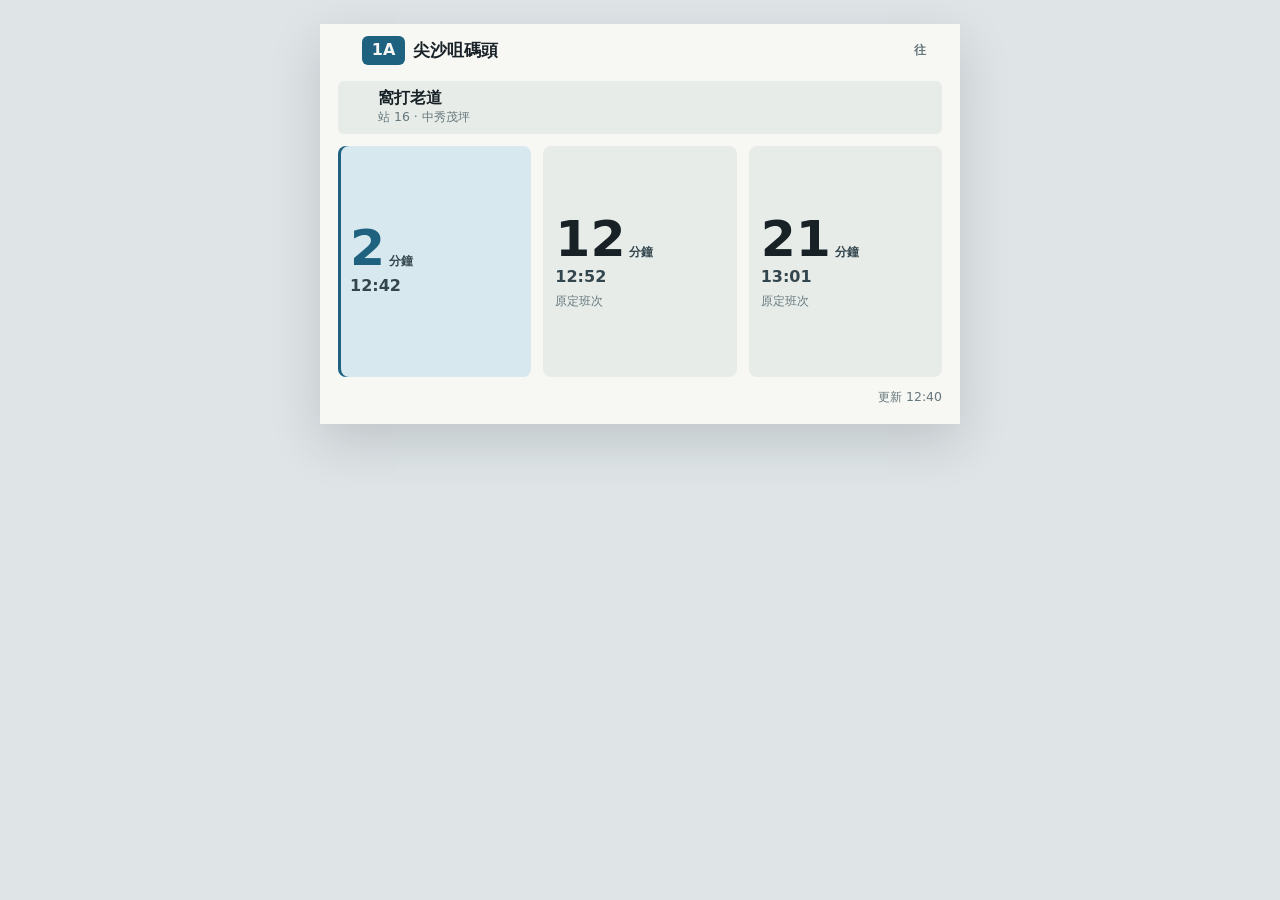
==== preview/index.html @ 5599e9f2 "feat: add Hong Kong bus arrival widget" ====
<!doctype html>
<html lang="en">
<head>
  <meta charset="utf-8">
  <meta name="viewport" content="width=device-width, initial-scale=1">
  <title>Hong Kong Bus Arrival preview</title>
  <style>
    * { box-sizing: border-box; }
    html, body { min-height: 100%; }
    body {
      margin: 0;
      display: grid;
      place-items: center;
      padding: 24px;
      background: #dfe5e7;
      color: #172126;
      font-family: Inter, ui-sans-serif, system-ui, sans-serif;
    }
    #widget {
      display: block;
      width: var(--preview-width);
      height: var(--preview-height);
      max-width: calc(100vw - 48px);
      max-height: calc(100vh - 48px);
      background: #f7f7f4;
      box-shadow: 0 18px 48px rgb(23 33 38 / 16%);
      --bg: #e7ecec;
      --surface: #f7f7f4;
      --surface-sunken: #e8ece9;
      --text-primary: #172126;
      --text-secondary: #34464d;
      --text-muted: #66777b;
      --accent-1: #b73d32;
      --accent-1-soft: #f2dad5;
      --accent-2: #a26b16;
      --accent-2-soft: #f3e7c9;
      --accent-3: #327451;
      --accent-3-soft: #dcecdf;
      --accent-4: #1f6280;
      --accent-4-soft: #d7e8ef;
      --accent-5: #7a426f;
      --accent-5-soft: #eadce8;
      --accent-6: #85602e;
      --accent-6-soft: #eee2ce;
      --on-accent: #f7f7f4;
      --radius-1: 6px;
      --radius-2: 8px;
      --edge-weight: 3px;
      --label-transform: uppercase;
      --font-family: Inter, ui-sans-serif, system-ui, sans-serif;
    }
  </style>
</head>
<body>
  <div id="widget"></div>
  <script type="module">
    import render from "/hk_bus_arrival/client.js";

    const dimensions = {
      xs: [180, 180],
      sm: [380, 240],
      md: [640, 400],
      lg: [1200, 800],
    };
    const params = new URLSearchParams(location.search);
    const size = dimensions[params.get("size")] ? params.get("size") : "md";
    const language = ["tc", "en", "sc"].includes(params.get("language"))
      ? params.get("language")
      : "tc";
    const [width, height] = dimensions[size];
    const host = document.querySelector("#widget");
    host.style.setProperty("--preview-width", `${width}px`);
    host.style.setProperty("--preview-height", `${height}px`);

    const futureIso = (minutes) => new Date(Date.now() + minutes * 60000).toISOString();
    const shadow = host.attachShadow({ mode: "open" });
    render(shadow, {
      cell: {
        size,
        options: { language, max_etas: "3", show_remarks: true },
      },
      data: {
        journey: {
          route: "1A",
          bound: "O",
          service_type: "1",
          seq: 16,
          orig_en: "SAU MAU PING (CENTRAL)",
          orig_tc: "中秀茂坪",
          orig_sc: "中秀茂坪",
          dest_en: "STAR FERRY",
          dest_tc: "尖沙咀碼頭",
          dest_sc: "尖沙咀码头",
          stop_name_en: "WATERLOO ROAD",
          stop_name_tc: "窩打老道",
          stop_name_sc: "窝打老道",
        },
        arrivals: [
          {
            eta_seq: 1,
            eta: futureIso(2),
            dest_en: "STAR FERRY",
            dest_tc: "尖沙咀碼頭",
            dest_sc: "尖沙咀码头",
            remark_en: "",
            remark_tc: "",
            remark_sc: "",
          },
          {
            eta_seq: 2,
            eta: futureIso(12),
            dest_en: "STAR FERRY",
            dest_tc: "尖沙咀碼頭",
            dest_sc: "尖沙咀码头",
            remark_en: "Scheduled Bus",
            remark_tc: "原定班次",
            remark_sc: "原定班次",
          },
          {
            eta_seq: 3,
            eta: futureIso(21),
            dest_en: "STAR FERRY",
            dest_tc: "尖沙咀碼頭",
            dest_sc: "尖沙咀码头",
            remark_en: "Scheduled Bus",
            remark_tc: "原定班次",
            remark_sc: "原定班次",
          },
        ],
        data_timestamp: new Date().toISOString(),
        stale: false,
      },
    });
  </script>
</body>
</html>
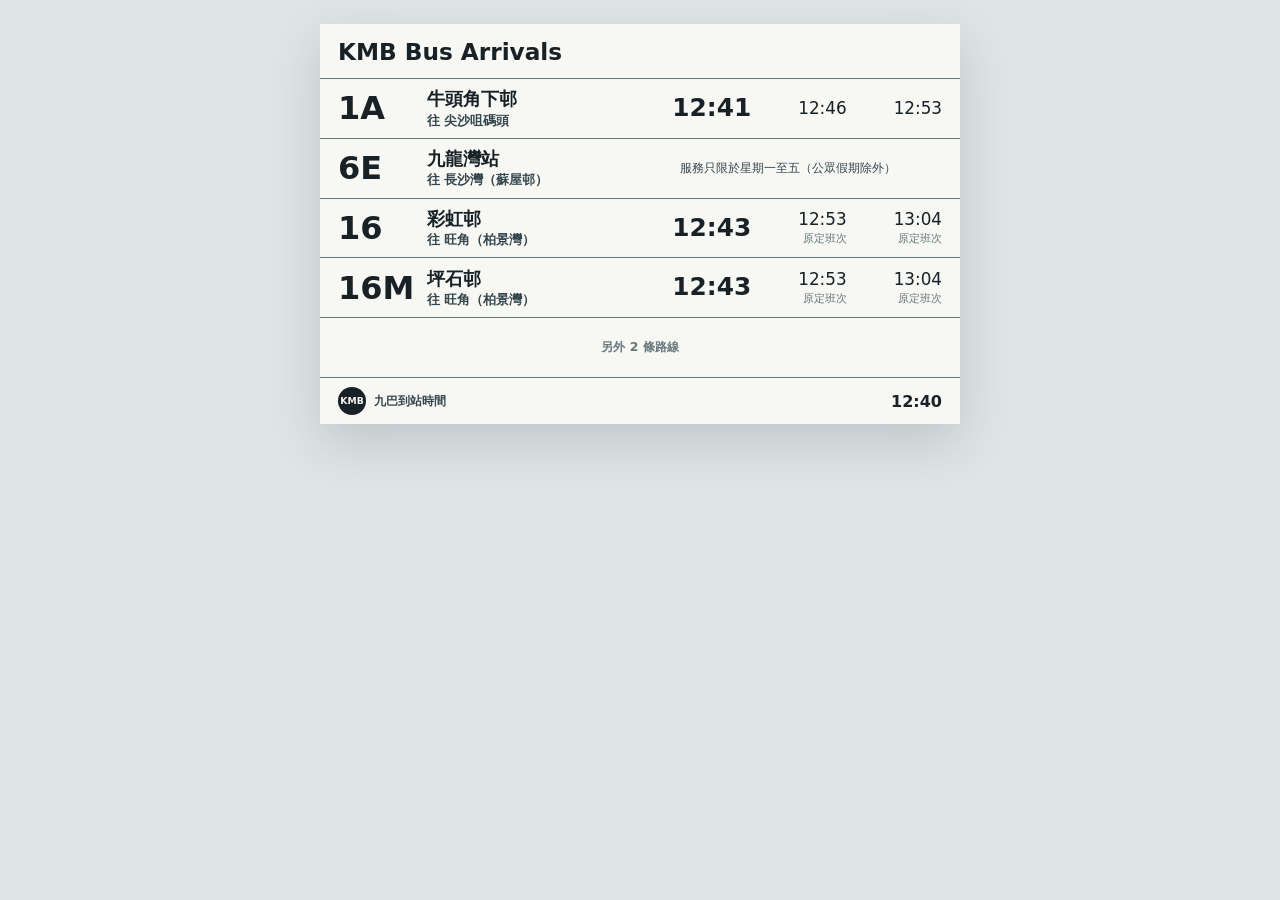
==== commit 60622bd3: "feat: show stops for multi-route arrivals" ====
--- a/preview/index.html
+++ b/preview/index.html
@@ -72,7 +72,49 @@
     host.style.setProperty("--preview-width", `${width}px`);
     host.style.setProperty("--preview-height", `${height}px`);
 
-    const futureIso = (minutes) => new Date(Date.now() + minutes * 60000).toISOString();
+    const futureIso = (minutes) => minutes == null
+      ? null
+      : new Date(Date.now() + minutes * 60000).toISOString();
+    const destinations = {
+      ferry: { en: "STAR FERRY", tc: "尖沙咀碼頭", sc: "尖沙咀码头" },
+      soUk: { en: "CHEUNG SHA WAN (SO UK ESTATE)", tc: "長沙灣（蘇屋邨）", sc: "长沙湾（苏屋邨）" },
+      mongKok: { en: "MONG KOK (PARK AVENUE)", tc: "旺角（柏景灣）", sc: "旺角（柏景湾）" },
+      poTin: { en: "TUEN MUN (PO TIN ESTATE)", tc: "屯門（寶田邨）", sc: "屯门（宝田邨）" },
+      hoiYing: { en: "CHEUNG SHA WAN (HOI YING ESTATE)", tc: "長沙灣（海盈邨）", sc: "长沙湾（海盈邨）" },
+    };
+    const stops = {
+      ngauTauKok: { id: "0000000000000001", en: "NGAU TAU KOK LOWER ESTATE", tc: "牛頭角下邨", sc: "牛头角下邨" },
+      kowloonBay: { id: "0000000000000002", en: "KOWLOON BAY STATION", tc: "九龍灣站", sc: "九龙湾站" },
+      choiHung: { id: "0000000000000003", en: "CHOI HUNG ESTATE", tc: "彩虹邨", sc: "彩虹邨" },
+      pingShek: { id: "0000000000000004", en: "PING SHEK ESTATE", tc: "坪石邨", sc: "坪石邨" },
+      diamondHill: { id: "0000000000000005", en: "DIAMOND HILL STATION", tc: "鑽石山站", sc: "钻石山站" },
+      sanPoKong: { id: "0000000000000006", en: "SAN PO KONG", tc: "新蒲崗", sc: "新蒲岗" },
+    };
+    const routeData = (route, stop, destination, minutes, remarks = []) => ({
+      journey: {
+        route,
+        bound: "O",
+        service_type: "1",
+        stop_id: stop.id,
+        stop_name_en: stop.en,
+        stop_name_tc: stop.tc,
+        stop_name_sc: stop.sc,
+        dest_en: destination.en,
+        dest_tc: destination.tc,
+        dest_sc: destination.sc,
+      },
+      arrivals: minutes.map((value, index) => ({
+        eta_seq: index + 1,
+        eta: futureIso(value),
+        dest_en: destination.en,
+        dest_tc: destination.tc,
+        dest_sc: destination.sc,
+        remark_en: remarks[index]?.en || "",
+        remark_tc: remarks[index]?.tc || "",
+        remark_sc: remarks[index]?.sc || "",
+      })),
+      stale: false,
+    });
     const shadow = host.attachShadow({ mode: "open" });
     render(shadow, {
       cell: {
@@ -80,52 +122,39 @@
         options: { language, max_etas: "3", show_remarks: true },
       },
       data: {
-        journey: {
-          route: "1A",
-          bound: "O",
-          service_type: "1",
-          seq: 16,
-          orig_en: "SAU MAU PING (CENTRAL)",
-          orig_tc: "中秀茂坪",
-          orig_sc: "中秀茂坪",
-          dest_en: "STAR FERRY",
-          dest_tc: "尖沙咀碼頭",
-          dest_sc: "尖沙咀码头",
-          stop_name_en: "WATERLOO ROAD",
-          stop_name_tc: "窩打老道",
-          stop_name_sc: "窝打老道",
+        stop: {
+          stop_id: stops.ngauTauKok.id,
+          stop_name_en: "NGAU TAU KOK LOWER ESTATE",
+          stop_name_tc: "牛頭角下邨",
+          stop_name_sc: "牛头角下邨",
         },
-        arrivals: [
-          {
-            eta_seq: 1,
-            eta: futureIso(2),
-            dest_en: "STAR FERRY",
-            dest_tc: "尖沙咀碼頭",
-            dest_sc: "尖沙咀码头",
-            remark_en: "",
-            remark_tc: "",
-            remark_sc: "",
-          },
-          {
-            eta_seq: 2,
-            eta: futureIso(12),
-            dest_en: "STAR FERRY",
-            dest_tc: "尖沙咀碼頭",
-            dest_sc: "尖沙咀码头",
-            remark_en: "Scheduled Bus",
-            remark_tc: "原定班次",
-            remark_sc: "原定班次",
-          },
-          {
-            eta_seq: 3,
-            eta: futureIso(21),
-            dest_en: "STAR FERRY",
-            dest_tc: "尖沙咀碼頭",
-            dest_sc: "尖沙咀码头",
-            remark_en: "Scheduled Bus",
-            remark_tc: "原定班次",
-            remark_sc: "原定班次",
-          },
+        routes: [
+          routeData("1A", stops.ngauTauKok, destinations.ferry, [1, 6, 13]),
+          routeData("6E", stops.kowloonBay, destinations.soUk, [null], [{
+            en: "Weekday service only (except public holidays)",
+            tc: "服務只限於星期一至五（公眾假期除外）",
+            sc: "服务只限于星期一至五（公众假期除外）",
+          }]),
+          routeData("16", stops.choiHung, destinations.mongKok, [3, 13, 24], [
+            {},
+            { en: "Scheduled Bus", tc: "原定班次", sc: "原定班次" },
+            { en: "Scheduled Bus", tc: "原定班次", sc: "原定班次" },
+          ]),
+          routeData("16M", stops.pingShek, destinations.mongKok, [3, 13, 24], [
+            {},
+            { en: "Scheduled Bus", tc: "原定班次", sc: "原定班次" },
+            { en: "Scheduled Bus", tc: "原定班次", sc: "原定班次" },
+          ]),
+          routeData("258D", stops.diamondHill, destinations.poTin, [0, 14, 29], [
+            {},
+            { en: "Scheduled Bus", tc: "原定班次", sc: "原定班次" },
+            { en: "Scheduled Bus", tc: "原定班次", sc: "原定班次" },
+          ]),
+          routeData("296C", stops.sanPoKong, destinations.hoiYing, [10, 28, 48], [
+            {},
+            { en: "Scheduled Bus", tc: "原定班次", sc: "原定班次" },
+            { en: "Scheduled Bus", tc: "原定班次", sc: "原定班次" },
+          ]),
         ],
         data_timestamp: new Date().toISOString(),
         stale: false,
